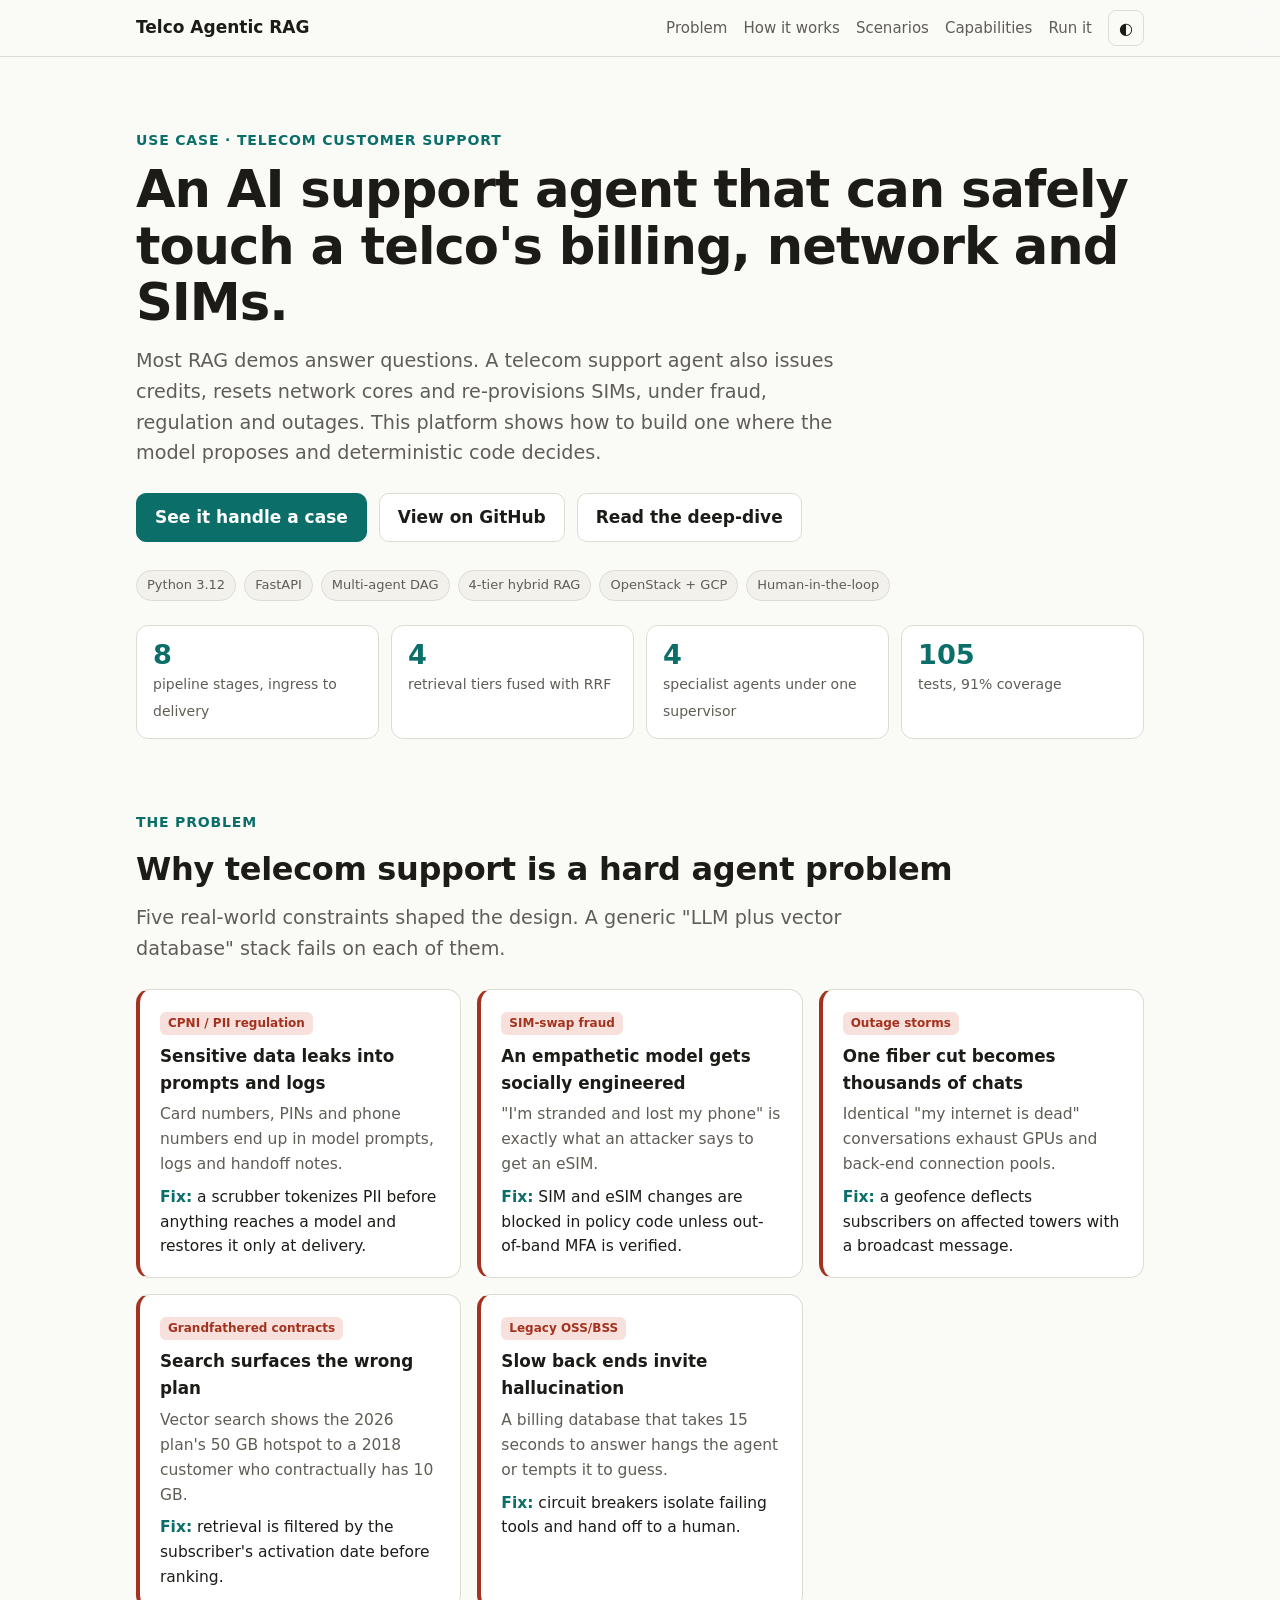
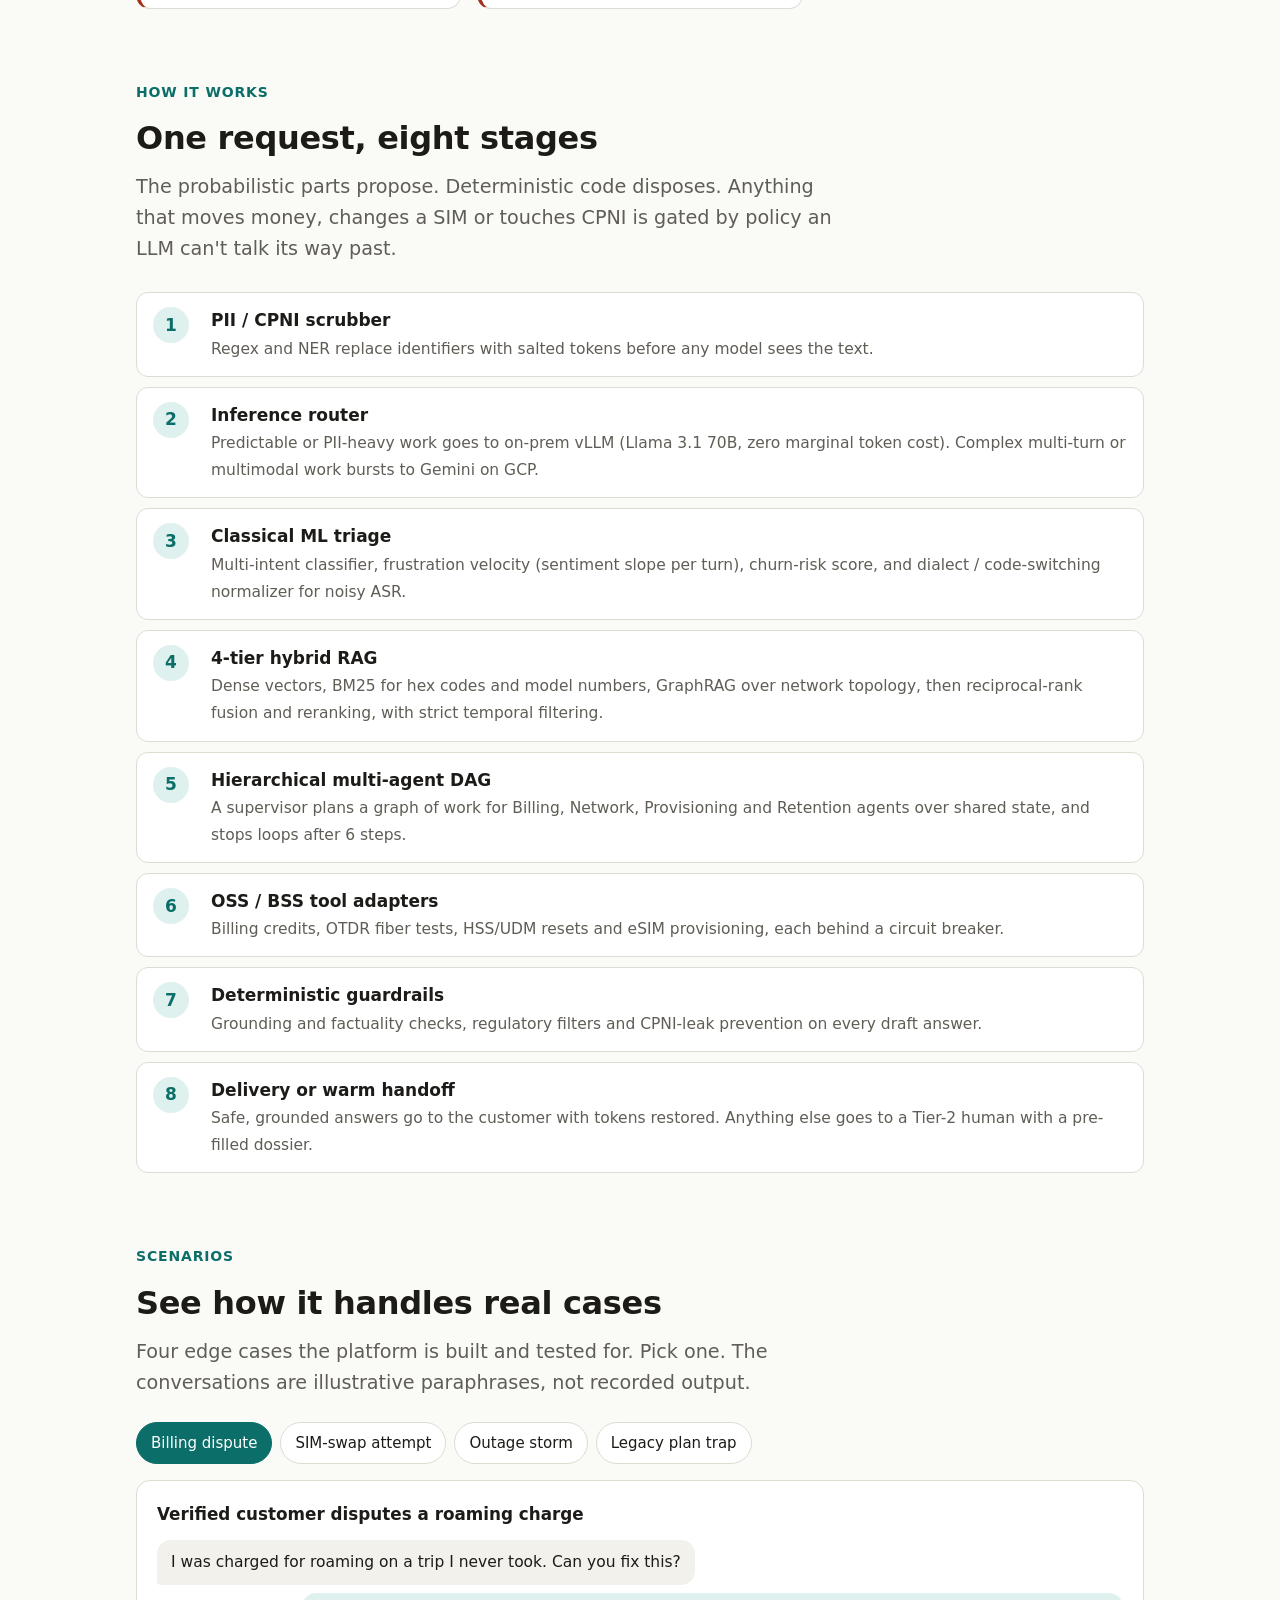
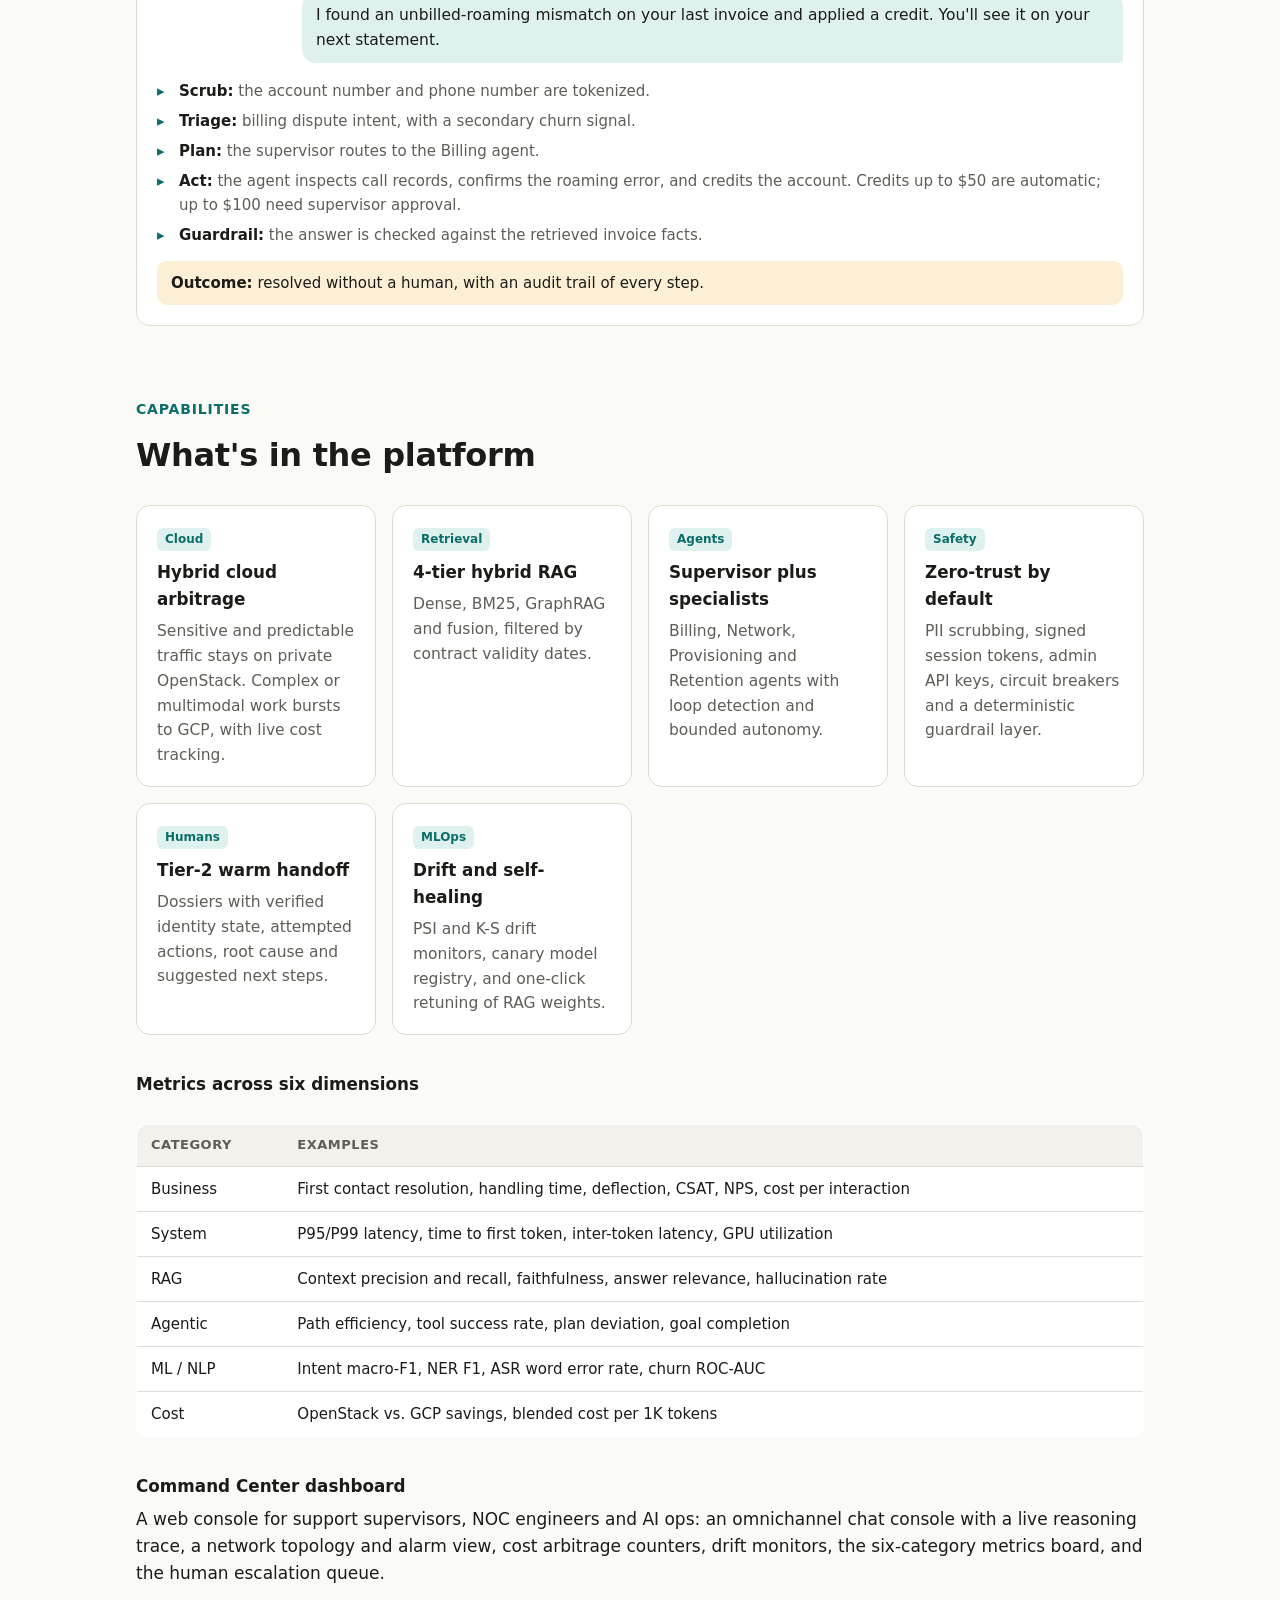
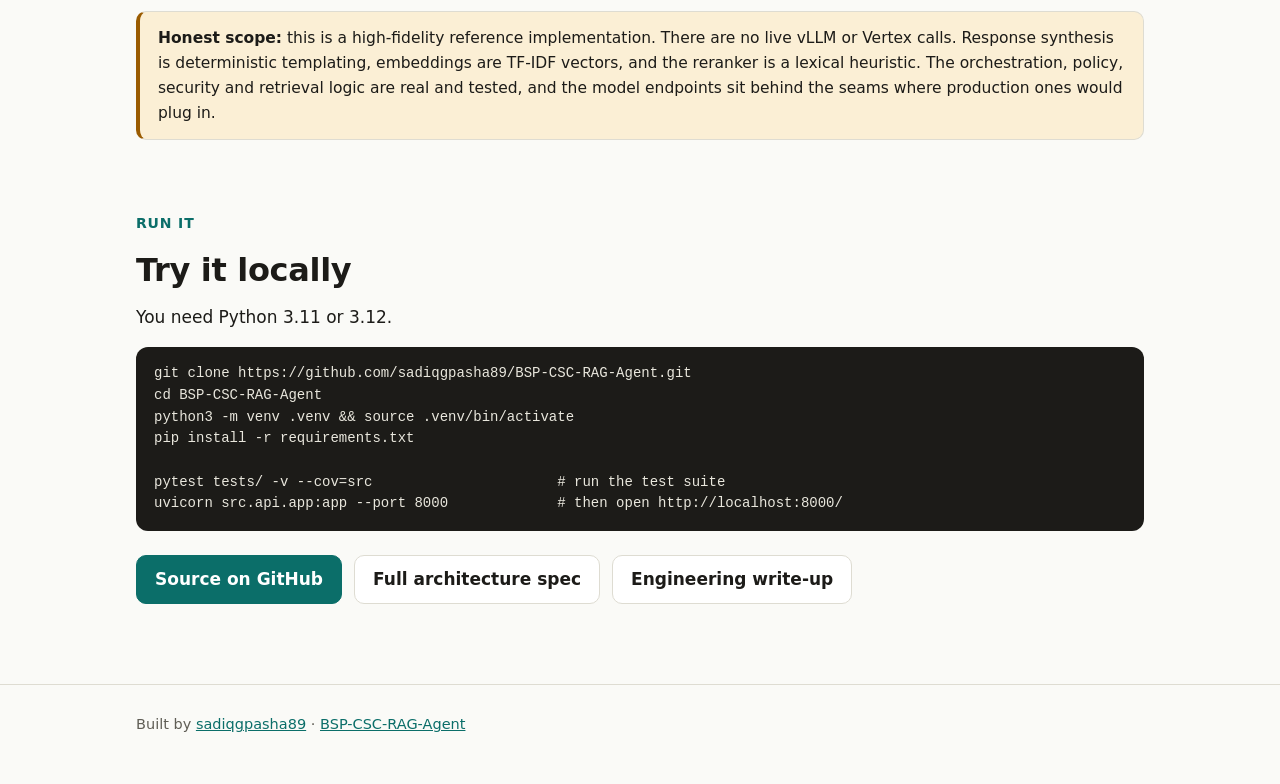
==== docs/index.html @ f77aa3c4 "Add GitHub Pages project site and link it from README Co-Authored-By: Claude Sonnet 5.5 <noreply@ant" ====
<!doctype html>
<html lang="en">
<head>
<meta charset="utf-8">
<meta name="viewport" content="width=device-width, initial-scale=1">
<title>Telco Agentic RAG Support Platform</title>
<meta name="description" content="A zero-trust, multi-agent RAG platform for Tier-1 telecom customer support: PII scrubbing, 4-tier hybrid retrieval, guarded tool use, and human warm handoff.">
<meta property="og:title" content="Telco Agentic RAG Support Platform">
<meta property="og:description" content="Zero-trust agentic RAG for telecom customer support. Use case, architecture and scenarios.">
<meta property="og:type" content="website">
<style>
  :root {
    --bg: #fafaf7; --surface: #ffffff; --surface-2: #f2f1ec;
    --text: #1c1b18; --muted: #5f5d55; --border: #dedcd2;
    --accent: #0b6e69; --accent-ink: #ffffff; --accent-soft: #dff1ee;
    --warn: #9a5b00; --warn-soft: #fbefd5;
    --bad: #a3321f; --bad-soft: #f8e1dc;
    --code-bg: #1c1b18; --code-text: #e9e7dd;
  }
  @media (prefers-color-scheme: dark) {
    :root:not([data-theme="light"]) {
      --bg: #12130f; --surface: #1b1c17; --surface-2: #23241e;
      --text: #ecebe3; --muted: #a3a195; --border: #33342c;
      --accent: #4fc4bb; --accent-ink: #08201e; --accent-soft: #173533;
      --warn: #e8b35a; --warn-soft: #33290f;
      --bad: #ef8f7b; --bad-soft: #38201b;
      --code-bg: #0b0c09; --code-text: #e9e7dd;
    }
  }
  :root[data-theme="dark"] {
    --bg: #12130f; --surface: #1b1c17; --surface-2: #23241e;
    --text: #ecebe3; --muted: #a3a195; --border: #33342c;
    --accent: #4fc4bb; --accent-ink: #08201e; --accent-soft: #173533;
    --warn: #e8b35a; --warn-soft: #33290f;
    --bad: #ef8f7b; --bad-soft: #38201b;
    --code-bg: #0b0c09; --code-text: #e9e7dd;
  }
  * { box-sizing: border-box; }
  html { scroll-behavior: smooth; }
  body {
    margin: 0; background: var(--bg); color: var(--text);
    font: 17px/1.6 system-ui, -apple-system, "Segoe UI", Roboto, "Helvetica Neue", sans-serif;
  }
  a { color: var(--accent); }
  .wrap { max-width: 1040px; margin: 0 auto; padding: 0 16px; }
  header.top {
    position: sticky; top: 0; z-index: 10; background: color-mix(in srgb, var(--bg) 88%, transparent);
    backdrop-filter: blur(8px); border-bottom: 1px solid var(--border);
  }
  header.top .wrap { display: flex; align-items: center; gap: 16px; height: 56px; }
  .brand { font-weight: 700; text-decoration: none; color: var(--text); white-space: nowrap; }
  nav { display: flex; gap: 16px; margin-left: auto; overflow-x: auto; }
  nav a { color: var(--muted); text-decoration: none; font-size: 15px; white-space: nowrap; }
  nav a:hover { color: var(--text); }
  .theme-btn {
    background: none; border: 1px solid var(--border); color: var(--text); border-radius: 8px;
    width: 36px; height: 36px; cursor: pointer; font-size: 16px; flex: none;
  }
  section { padding: 64px 0 8px; }
  h1 { font-size: clamp(2rem, 5vw, 3.2rem); line-height: 1.1; margin: 0 0 16px; letter-spacing: -0.02em; }
  h2 { font-size: clamp(1.5rem, 3vw, 2rem); margin: 0 0 8px; letter-spacing: -0.01em; }
  h3 { font-size: 1.05rem; margin: 0 0 6px; }
  p { margin: 0 0 14px; }
  .lead { font-size: 1.2rem; color: var(--muted); max-width: 720px; }
  .eyebrow { color: var(--accent); font-weight: 600; font-size: 14px; letter-spacing: .06em; text-transform: uppercase; margin-bottom: 10px; }
  .hero { padding-top: 72px; }
  .btns { display: flex; flex-wrap: wrap; gap: 12px; margin-top: 24px; }
  .btn {
    display: inline-block; padding: 10px 18px; border-radius: 10px; text-decoration: none; font-weight: 600;
    border: 1px solid var(--border); color: var(--text); background: var(--surface);
  }
  .btn.primary { background: var(--accent); color: var(--accent-ink); border-color: var(--accent); }
  .badges { display: flex; flex-wrap: wrap; gap: 8px; margin-top: 28px; }
  .badge { font-size: 13px; padding: 4px 10px; border-radius: 999px; background: var(--surface-2); border: 1px solid var(--border); color: var(--muted); }
  .grid { display: grid; gap: 16px; margin-top: 24px; }
  .g2 { grid-template-columns: repeat(auto-fit, minmax(300px, 1fr)); }
  .g3 { grid-template-columns: repeat(auto-fit, minmax(240px, 1fr)); }
  .card { background: var(--surface); border: 1px solid var(--border); border-radius: 14px; padding: 18px 20px; }
  .card p { margin: 0; color: var(--muted); font-size: 15.5px; }
  .card .tag { display: inline-block; font-size: 12px; font-weight: 700; padding: 2px 8px; border-radius: 6px; margin-bottom: 8px; }
  .tag.bad { background: var(--bad-soft); color: var(--bad); }
  .tag.good { background: var(--accent-soft); color: var(--accent); }
  .problem .card { border-left: 4px solid var(--bad); }
  .problem .fix { color: var(--text); margin-top: 8px; }
  .problem .fix b { color: var(--accent); }
  /* pipeline */
  .pipeline { list-style: none; padding: 0; margin: 28px 0 0; display: grid; gap: 10px; counter-reset: stage; }
  .pipeline li {
    counter-increment: stage; display: grid; grid-template-columns: 44px 1fr; gap: 14px; align-items: start;
    background: var(--surface); border: 1px solid var(--border); border-radius: 12px; padding: 14px 16px;
  }
  .pipeline li::before {
    content: counter(stage); width: 36px; height: 36px; border-radius: 50%; display: grid; place-items: center;
    background: var(--accent-soft); color: var(--accent); font-weight: 700;
  }
  .pipeline b { display: block; }
  .pipeline span { color: var(--muted); font-size: 15.5px; }
  .pipeline li.branch { border-style: dashed; }
  .pipeline li.branch::before { content: "↳"; background: var(--warn-soft); color: var(--warn); }
  /* scenarios */
  .tabs { display: flex; flex-wrap: wrap; gap: 8px; margin-top: 24px; }
  .tab {
    border: 1px solid var(--border); background: var(--surface); color: var(--text); padding: 8px 14px;
    border-radius: 999px; cursor: pointer; font: inherit; font-size: 15px;
  }
  .tab[aria-selected="true"] { background: var(--accent); color: var(--accent-ink); border-color: var(--accent); }
  .panel { margin-top: 16px; background: var(--surface); border: 1px solid var(--border); border-radius: 14px; padding: 20px; }
  .panel[hidden] { display: none; }
  .chat { display: grid; gap: 8px; margin: 12px 0 16px; }
  .msg { max-width: 85%; padding: 10px 14px; border-radius: 14px; font-size: 15.5px; }
  .msg.user { background: var(--surface-2); justify-self: start; border-bottom-left-radius: 4px; }
  .msg.bot { background: var(--accent-soft); justify-self: end; border-bottom-right-radius: 4px; }
  .trace { margin: 0; padding: 0; list-style: none; font-size: 15px; display: grid; gap: 6px; }
  .trace li { padding-left: 22px; position: relative; color: var(--muted); }
  .trace li::before { content: "▸"; position: absolute; left: 0; color: var(--accent); }
  .trace li b { color: var(--text); }
  .verdict { margin-top: 14px; padding: 10px 14px; border-radius: 10px; background: var(--warn-soft); color: var(--text); font-size: 15px; }
  /* tables, code */
  table { width: 100%; border-collapse: collapse; font-size: 15px; margin-top: 20px; background: var(--surface); border-radius: 12px; overflow: hidden; border: 1px solid var(--border); }
  th, td { text-align: left; padding: 10px 14px; border-bottom: 1px solid var(--border); vertical-align: top; }
  th { background: var(--surface-2); font-size: 13px; letter-spacing: .04em; text-transform: uppercase; color: var(--muted); }
  tr:last-child td { border-bottom: none; }
  .scroll-x { overflow-x: auto; }
  pre { background: var(--code-bg); color: var(--code-text); padding: 16px 18px; border-radius: 12px; overflow-x: auto; font-size: 14px; line-height: 1.55; margin: 16px 0 0; }
  code { font-family: ui-monospace, SFMono-Regular, Menlo, Consolas, monospace; }
  p code, td code, li code { background: var(--surface-2); padding: 1px 6px; border-radius: 5px; font-size: .9em; }
  .note { margin-top: 24px; border: 1px solid var(--border); border-left: 4px solid var(--warn); background: var(--warn-soft); border-radius: 10px; padding: 14px 18px; font-size: 15.5px; }
  .stats { display: grid; grid-template-columns: repeat(auto-fit, minmax(140px, 1fr)); gap: 12px; margin-top: 24px; }
  .stat { background: var(--surface); border: 1px solid var(--border); border-radius: 12px; padding: 14px 16px; }
  .stat b { display: block; font-size: 1.7rem; color: var(--accent); line-height: 1.1; }
  .stat span { color: var(--muted); font-size: 14px; }
  footer { margin-top: 72px; padding: 28px 0 48px; border-top: 1px solid var(--border); color: var(--muted); font-size: 14.5px; }
  :focus-visible { outline: 3px solid var(--accent); outline-offset: 2px; }
  @media (max-width: 640px) {
    nav { display: none; }
    section { padding-top: 48px; }
    .msg { max-width: 95%; }
  }
</style>
</head>
<body>

<header class="top">
  <div class="wrap">
    <a class="brand" href="#top">Telco Agentic RAG</a>
    <nav aria-label="Sections">
      <a href="#problem">Problem</a>
      <a href="#how">How it works</a>
      <a href="#scenarios">Scenarios</a>
      <a href="#capabilities">Capabilities</a>
      <a href="#run">Run it</a>
    </nav>
    <button class="theme-btn" id="theme" aria-label="Toggle color theme" title="Toggle color theme">◐</button>
  </div>
</header>

<main id="top">

<section class="hero">
  <div class="wrap">
    <div class="eyebrow">Use case · Telecom customer support</div>
    <h1>An AI support agent that can safely touch a telco's billing, network and SIMs.</h1>
    <p class="lead">Most RAG demos answer questions. A telecom support agent also issues credits, resets network cores and re-provisions SIMs, under fraud, regulation and outages. This platform shows how to build one where the model proposes and deterministic code decides.</p>
    <div class="btns">
      <a class="btn primary" href="#scenarios">See it handle a case</a>
      <a class="btn" href="https://github.com/sadiqgpasha89/BSP-CSC-RAG-Agent">View on GitHub</a>
      <a class="btn" href="https://github.com/sadiqgpasha89/BSP-CSC-RAG-Agent/blob/main/docs/medium-article.md">Read the deep-dive</a>
    </div>
    <div class="badges">
      <span class="badge">Python 3.12</span><span class="badge">FastAPI</span>
      <span class="badge">Multi-agent DAG</span><span class="badge">4-tier hybrid RAG</span>
      <span class="badge">OpenStack + GCP</span><span class="badge">Human-in-the-loop</span>
    </div>
    <div class="stats">
      <div class="stat"><b>8</b><span>pipeline stages, ingress to delivery</span></div>
      <div class="stat"><b>4</b><span>retrieval tiers fused with RRF</span></div>
      <div class="stat"><b>4</b><span>specialist agents under one supervisor</span></div>
      <div class="stat"><b>105</b><span>tests, 91% coverage</span></div>
    </div>
  </div>
</section>

<section id="problem" class="problem">
  <div class="wrap">
    <div class="eyebrow">The problem</div>
    <h2>Why telecom support is a hard agent problem</h2>
    <p class="lead">Five real-world constraints shaped the design. A generic "LLM plus vector database" stack fails on each of them.</p>
    <div class="grid g2">
      <div class="card"><span class="tag bad">CPNI / PII regulation</span>
        <h3>Sensitive data leaks into prompts and logs</h3>
        <p>Card numbers, PINs and phone numbers end up in model prompts, logs and handoff notes.</p>
        <p class="fix"><b>Fix:</b> a scrubber tokenizes PII before anything reaches a model and restores it only at delivery.</p></div>
      <div class="card"><span class="tag bad">SIM-swap fraud</span>
        <h3>An empathetic model gets socially engineered</h3>
        <p>"I'm stranded and lost my phone" is exactly what an attacker says to get an eSIM.</p>
        <p class="fix"><b>Fix:</b> SIM and eSIM changes are blocked in policy code unless out-of-band MFA is verified.</p></div>
      <div class="card"><span class="tag bad">Outage storms</span>
        <h3>One fiber cut becomes thousands of chats</h3>
        <p>Identical "my internet is dead" conversations exhaust GPUs and back-end connection pools.</p>
        <p class="fix"><b>Fix:</b> a geofence deflects subscribers on affected towers with a broadcast message.</p></div>
      <div class="card"><span class="tag bad">Grandfathered contracts</span>
        <h3>Search surfaces the wrong plan</h3>
        <p>Vector search shows the 2026 plan's 50 GB hotspot to a 2018 customer who contractually has 10 GB.</p>
        <p class="fix"><b>Fix:</b> retrieval is filtered by the subscriber's activation date before ranking.</p></div>
      <div class="card"><span class="tag bad">Legacy OSS/BSS</span>
        <h3>Slow back ends invite hallucination</h3>
        <p>A billing database that takes 15 seconds to answer hangs the agent or tempts it to guess.</p>
        <p class="fix"><b>Fix:</b> circuit breakers isolate failing tools and hand off to a human.</p></div>
    </div>
  </div>
</section>

<section id="how">
  <div class="wrap">
    <div class="eyebrow">How it works</div>
    <h2>One request, eight stages</h2>
    <p class="lead">The probabilistic parts propose. Deterministic code disposes. Anything that moves money, changes a SIM or touches CPNI is gated by policy an LLM can't talk its way past.</p>
    <ol class="pipeline">
      <li><div><b>PII / CPNI scrubber</b><span>Regex and NER replace identifiers with salted tokens before any model sees the text.</span></div></li>
      <li><div><b>Inference router</b><span>Predictable or PII-heavy work goes to on-prem vLLM (Llama 3.1 70B, zero marginal token cost). Complex multi-turn or multimodal work bursts to Gemini on GCP.</span></div></li>
      <li><div><b>Classical ML triage</b><span>Multi-intent classifier, frustration velocity (sentiment slope per turn), churn-risk score, and dialect / code-switching normalizer for noisy ASR.</span></div></li>
      <li><div><b>4-tier hybrid RAG</b><span>Dense vectors, BM25 for hex codes and model numbers, GraphRAG over network topology, then reciprocal-rank fusion and reranking, with strict temporal filtering.</span></div></li>
      <li><div><b>Hierarchical multi-agent DAG</b><span>A supervisor plans a graph of work for Billing, Network, Provisioning and Retention agents over shared state, and stops loops after 6 steps.</span></div></li>
      <li><div><b>OSS / BSS tool adapters</b><span>Billing credits, OTDR fiber tests, HSS/UDM resets and eSIM provisioning, each behind a circuit breaker.</span></div></li>
      <li><div><b>Deterministic guardrails</b><span>Grounding and factuality checks, regulatory filters and CPNI-leak prevention on every draft answer.</span></div></li>
      <li><div><b>Delivery or warm handoff</b><span>Safe, grounded answers go to the customer with tokens restored. Anything else goes to a Tier-2 human with a pre-filled dossier.</span></div></li>
    </ol>
  </div>
</section>

<section id="scenarios">
  <div class="wrap">
    <div class="eyebrow">Scenarios</div>
    <h2>See how it handles real cases</h2>
    <p class="lead">Four edge cases the platform is built and tested for. Pick one. The conversations are illustrative paraphrases, not recorded output.</p>

    <div class="tabs" role="tablist" aria-label="Scenarios">
      <button class="tab" role="tab" aria-selected="true" aria-controls="p0" id="t0">Billing dispute</button>
      <button class="tab" role="tab" aria-selected="false" aria-controls="p1" id="t1">SIM-swap attempt</button>
      <button class="tab" role="tab" aria-selected="false" aria-controls="p2" id="t2">Outage storm</button>
      <button class="tab" role="tab" aria-selected="false" aria-controls="p3" id="t3">Legacy plan trap</button>
    </div>

    <div class="panel" role="tabpanel" id="p0" aria-labelledby="t0">
      <h3>Verified customer disputes a roaming charge</h3>
      <div class="chat">
        <div class="msg user">I was charged for roaming on a trip I never took. Can you fix this?</div>
        <div class="msg bot">I found an unbilled-roaming mismatch on your last invoice and applied a credit. You'll see it on your next statement.</div>
      </div>
      <ul class="trace">
        <li><b>Scrub:</b> the account number and phone number are tokenized.</li>
        <li><b>Triage:</b> billing dispute intent, with a secondary churn signal.</li>
        <li><b>Plan:</b> the supervisor routes to the Billing agent.</li>
        <li><b>Act:</b> the agent inspects call records, confirms the roaming error, and credits the account. Credits up to $50 are automatic; up to $100 need supervisor approval.</li>
        <li><b>Guardrail:</b> the answer is checked against the retrieved invoice facts.</li>
      </ul>
      <div class="verdict"><b>Outcome:</b> resolved without a human, with an audit trail of every step.</div>
    </div>

    <div class="panel" role="tabpanel" id="p1" aria-labelledby="t1" hidden>
      <h3>Someone asks for a new eSIM with no identity proof</h3>
      <div class="chat">
        <div class="msg user">I lost my phone and I'm stranded. Please move my number to a new eSIM right now.</div>
        <div class="msg bot">I can't do that until we verify it's you. I've sent a verification request, and I can connect you to a specialist.</div>
      </div>
      <ul class="trace">
        <li><b>Triage:</b> urgency and emotion detected. This is the classic pressure pattern.</li>
        <li><b>Identity check:</b> the session's assurance level is below out-of-band MFA.</li>
        <li><b>Policy:</b> the Provisioning agent is blocked in code, not by a prompt instruction.</li>
        <li><b>Handoff:</b> a Tier-2 dossier records the request, the block and the reason.</li>
      </ul>
      <div class="verdict"><b>Outcome:</b> the sympathetic story doesn't change the result. No SIM change without verified MFA.</div>
    </div>

    <div class="panel" role="tabpanel" id="p2" aria-labelledby="t2" hidden>
      <h3>A fiber cut takes down a whole sector</h3>
      <div class="chat">
        <div class="msg user">My internet has been dead for an hour. Please help!</div>
        <div class="msg bot">We're aware of a fiber cut affecting your area (Sector 7). Engineers are working on it, and we'll message you when service is restored.</div>
      </div>
      <ul class="trace">
        <li><b>Locate:</b> the subscriber is attached to a tower with an active critical alarm.</li>
        <li><b>Geofence:</b> routine inquiries are deflected with a broadcast message before any expensive reasoning.</li>
        <li><b>Protect:</b> GPU capacity and human queues are saved for cases that actually need them.</li>
      </ul>
      <div class="verdict"><b>Outcome:</b> thousands of duplicate chats are answered with one cheap, accurate message.</div>
    </div>

    <div class="panel" role="tabpanel" id="p3" aria-labelledby="t3" hidden>
      <h3>Two customers ask about hotspot data</h3>
      <div class="chat">
        <div class="msg user">How much hotspot data do I get each month?</div>
        <div class="msg bot">On your 2018 plan, 10 GB. (A customer activated in 2026 would hear 50 GB.)</div>
      </div>
      <ul class="trace">
        <li><b>Retrieve:</b> dense, sparse and graph search return candidate passages.</li>
        <li><b>Filter:</b> the temporal filter keeps only documents valid on the subscriber's activation date.</li>
        <li><b>Answer:</b> the response cites the contract the customer actually has.</li>
      </ul>
      <div class="verdict"><b>Outcome:</b> no accidental promise of a benefit the customer doesn't have.</div>
    </div>
  </div>
</section>

<section id="capabilities">
  <div class="wrap">
    <div class="eyebrow">Capabilities</div>
    <h2>What's in the platform</h2>
    <div class="grid g3">
      <div class="card"><span class="tag good">Cloud</span><h3>Hybrid cloud arbitrage</h3><p>Sensitive and predictable traffic stays on private OpenStack. Complex or multimodal work bursts to GCP, with live cost tracking.</p></div>
      <div class="card"><span class="tag good">Retrieval</span><h3>4-tier hybrid RAG</h3><p>Dense, BM25, GraphRAG and fusion, filtered by contract validity dates.</p></div>
      <div class="card"><span class="tag good">Agents</span><h3>Supervisor plus specialists</h3><p>Billing, Network, Provisioning and Retention agents with loop detection and bounded autonomy.</p></div>
      <div class="card"><span class="tag good">Safety</span><h3>Zero-trust by default</h3><p>PII scrubbing, signed session tokens, admin API keys, circuit breakers and a deterministic guardrail layer.</p></div>
      <div class="card"><span class="tag good">Humans</span><h3>Tier-2 warm handoff</h3><p>Dossiers with verified identity state, attempted actions, root cause and suggested next steps.</p></div>
      <div class="card"><span class="tag good">MLOps</span><h3>Drift and self-healing</h3><p>PSI and K-S drift monitors, canary model registry, and one-click retuning of RAG weights.</p></div>
    </div>

    <h3 style="margin-top:36px">Metrics across six dimensions</h3>
    <div class="scroll-x">
    <table>
      <thead><tr><th>Category</th><th>Examples</th></tr></thead>
      <tbody>
        <tr><td>Business</td><td>First contact resolution, handling time, deflection, CSAT, NPS, cost per interaction</td></tr>
        <tr><td>System</td><td>P95/P99 latency, time to first token, inter-token latency, GPU utilization</td></tr>
        <tr><td>RAG</td><td>Context precision and recall, faithfulness, answer relevance, hallucination rate</td></tr>
        <tr><td>Agentic</td><td>Path efficiency, tool success rate, plan deviation, goal completion</td></tr>
        <tr><td>ML / NLP</td><td>Intent macro-F1, NER F1, ASR word error rate, churn ROC-AUC</td></tr>
        <tr><td>Cost</td><td>OpenStack vs. GCP savings, blended cost per 1K tokens</td></tr>
      </tbody>
    </table>
    </div>

    <h3 style="margin-top:36px">Command Center dashboard</h3>
    <p>A web console for support supervisors, NOC engineers and AI ops: an omnichannel chat console with a live reasoning trace, a network topology and alarm view, cost arbitrage counters, drift monitors, the six-category metrics board, and the human escalation queue.</p>

    <div class="note"><b>Honest scope:</b> this is a high-fidelity reference implementation. There are no live vLLM or Vertex calls. Response synthesis is deterministic templating, embeddings are TF-IDF vectors, and the reranker is a lexical heuristic. The orchestration, policy, security and retrieval logic are real and tested, and the model endpoints sit behind the seams where production ones would plug in.</div>
  </div>
</section>

<section id="run">
  <div class="wrap">
    <div class="eyebrow">Run it</div>
    <h2>Try it locally</h2>
    <p>You need Python 3.11 or 3.12.</p>
<pre><code>git clone https://github.com/sadiqgpasha89/BSP-CSC-RAG-Agent.git
cd BSP-CSC-RAG-Agent
python3 -m venv .venv &amp;&amp; source .venv/bin/activate
pip install -r requirements.txt

pytest tests/ -v --cov=src                      # run the test suite
uvicorn src.api.app:app --port 8000             # then open http://localhost:8000/</code></pre>
    <div class="btns">
      <a class="btn primary" href="https://github.com/sadiqgpasha89/BSP-CSC-RAG-Agent">Source on GitHub</a>
      <a class="btn" href="https://github.com/sadiqgpasha89/BSP-CSC-RAG-Agent/blob/main/enterprise_telco_agentic_rag_architecture.md">Full architecture spec</a>
      <a class="btn" href="https://github.com/sadiqgpasha89/BSP-CSC-RAG-Agent/blob/main/docs/medium-article.md">Engineering write-up</a>
    </div>
  </div>
</section>

</main>

<footer>
  <div class="wrap">
    Built by <a href="https://github.com/sadiqgpasha89">sadiqgpasha89</a> · <a href="https://github.com/sadiqgpasha89/BSP-CSC-RAG-Agent">BSP-CSC-RAG-Agent</a>
  </div>
</footer>

<script>
(function () {
  // scenario tabs
  var tabs = Array.prototype.slice.call(document.querySelectorAll('.tab'));
  function select(i) {
    tabs.forEach(function (t, j) {
      var on = i === j;
      t.setAttribute('aria-selected', on);
      t.tabIndex = on ? 0 : -1;
      document.getElementById('p' + j).hidden = !on;
    });
  }
  tabs.forEach(function (t, i) {
    t.addEventListener('click', function () { select(i); });
    t.addEventListener('keydown', function (e) {
      if (e.key === 'ArrowRight') { select((i + 1) % tabs.length); tabs[(i + 1) % tabs.length].focus(); }
      if (e.key === 'ArrowLeft') { var k = (i + tabs.length - 1) % tabs.length; select(k); tabs[k].focus(); }
    });
  });
  select(0);

  // theme toggle
  var root = document.documentElement;
  try { var saved = localStorage.getItem('theme'); if (saved) root.setAttribute('data-theme', saved); } catch (e) {}
  document.getElementById('theme').addEventListener('click', function () {
    var dark = root.getAttribute('data-theme') === 'dark' ||
      (!root.getAttribute('data-theme') && window.matchMedia('(prefers-color-scheme: dark)').matches);
    var next = dark ? 'light' : 'dark';
    root.setAttribute('data-theme', next);
    try { localStorage.setItem('theme', next); } catch (e) {}
  });
})();
</script>
</body>
</html>
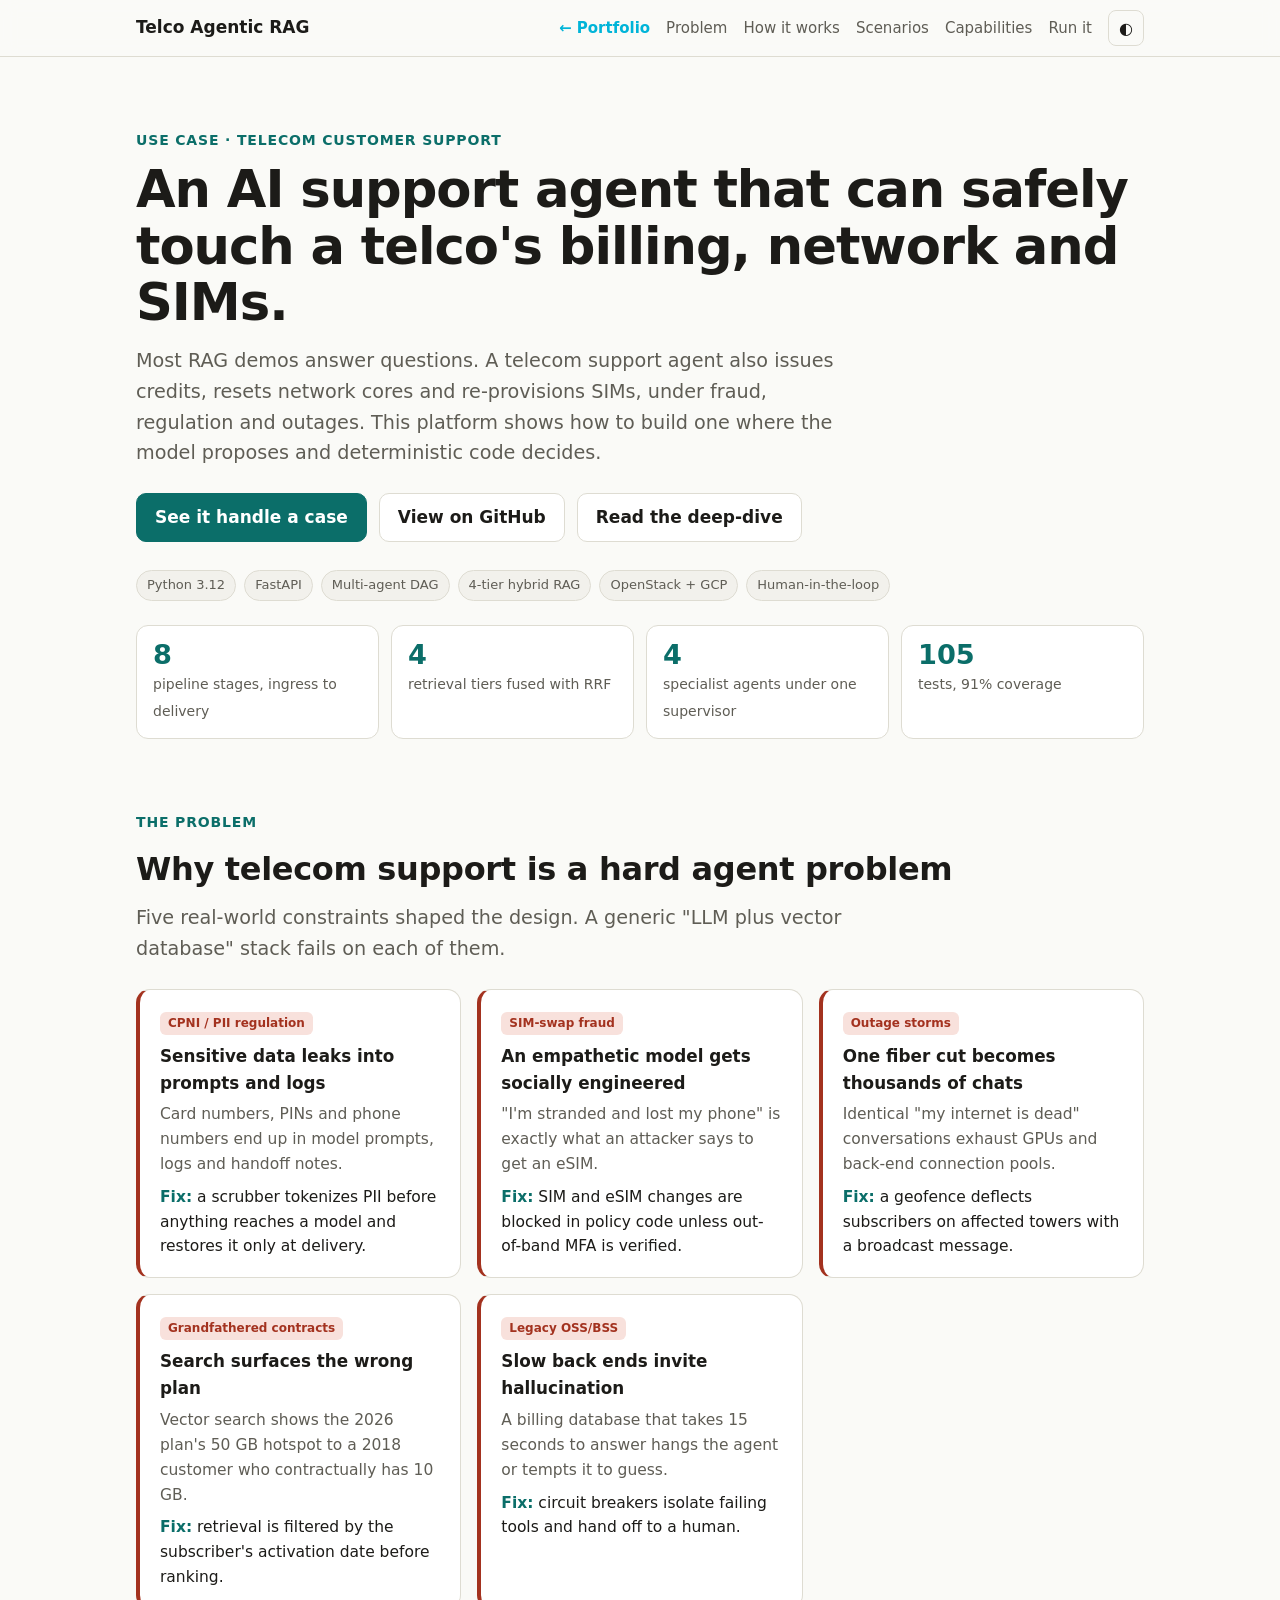
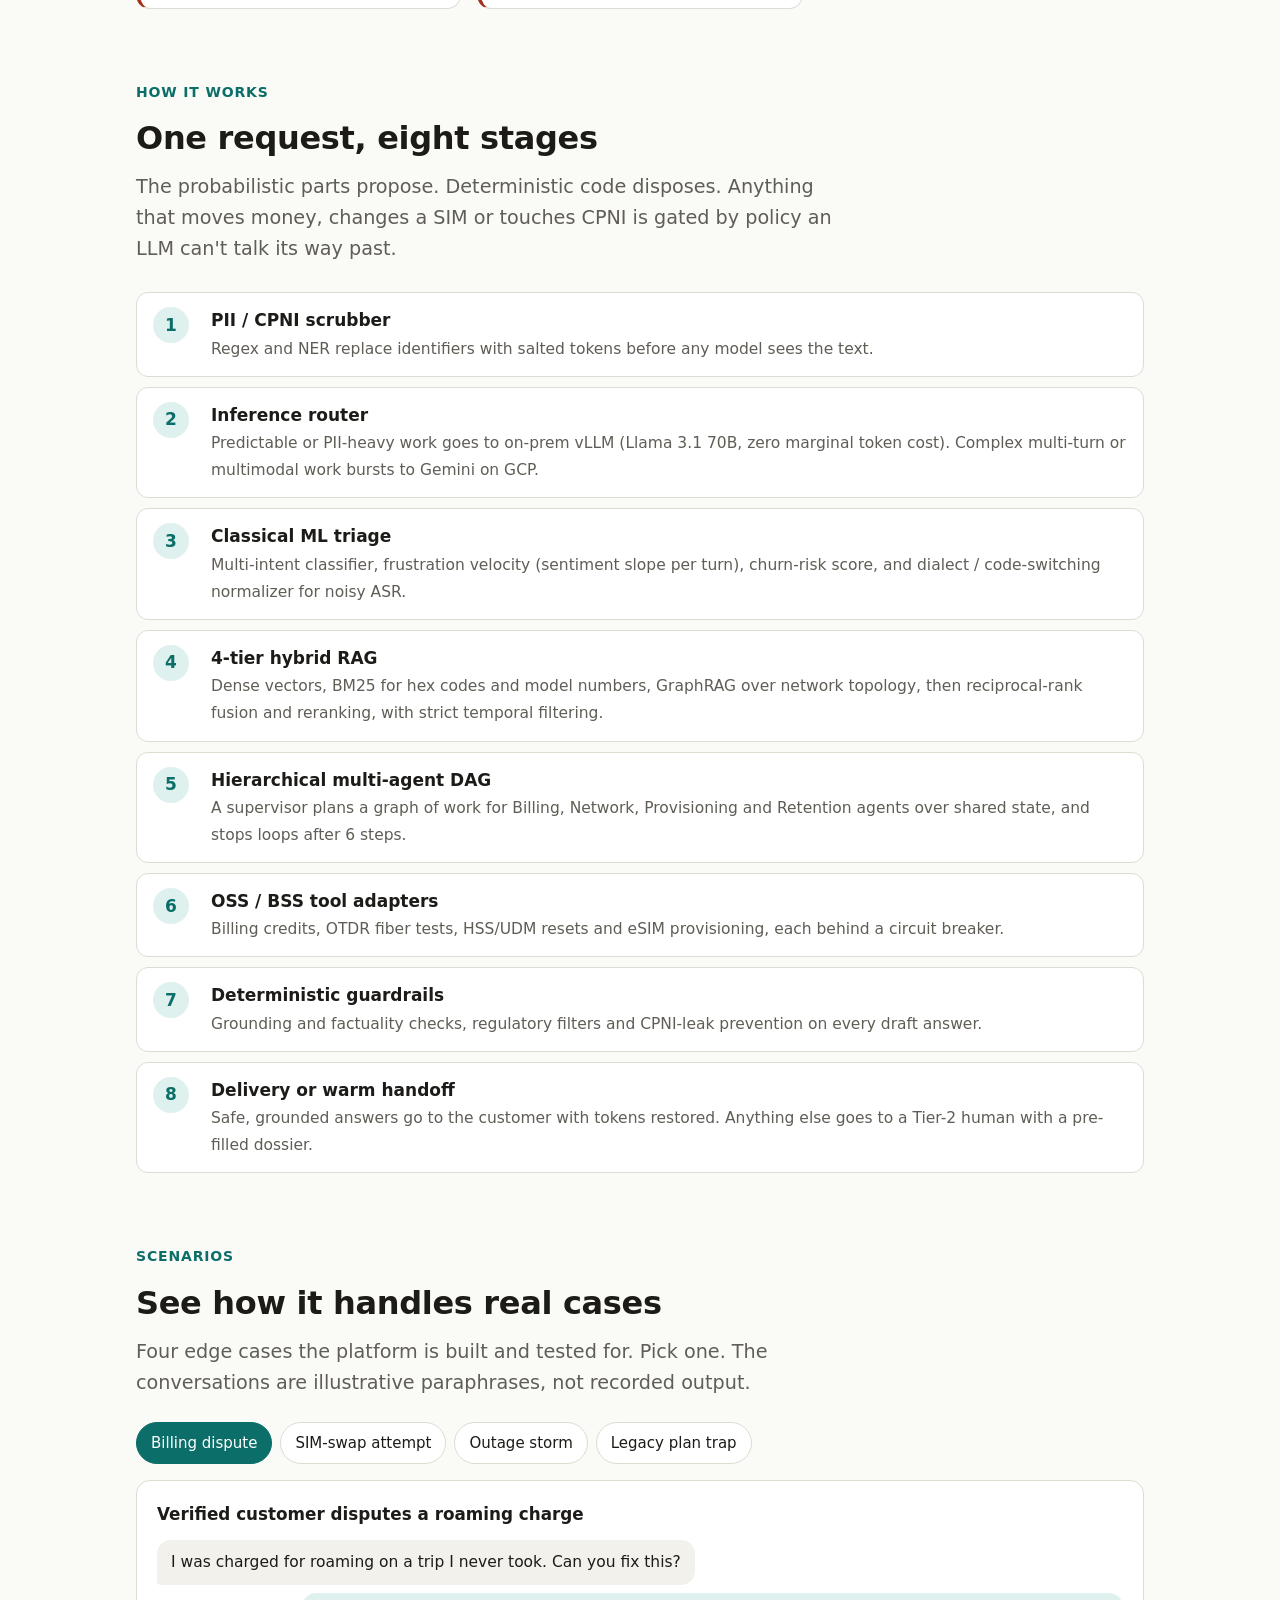
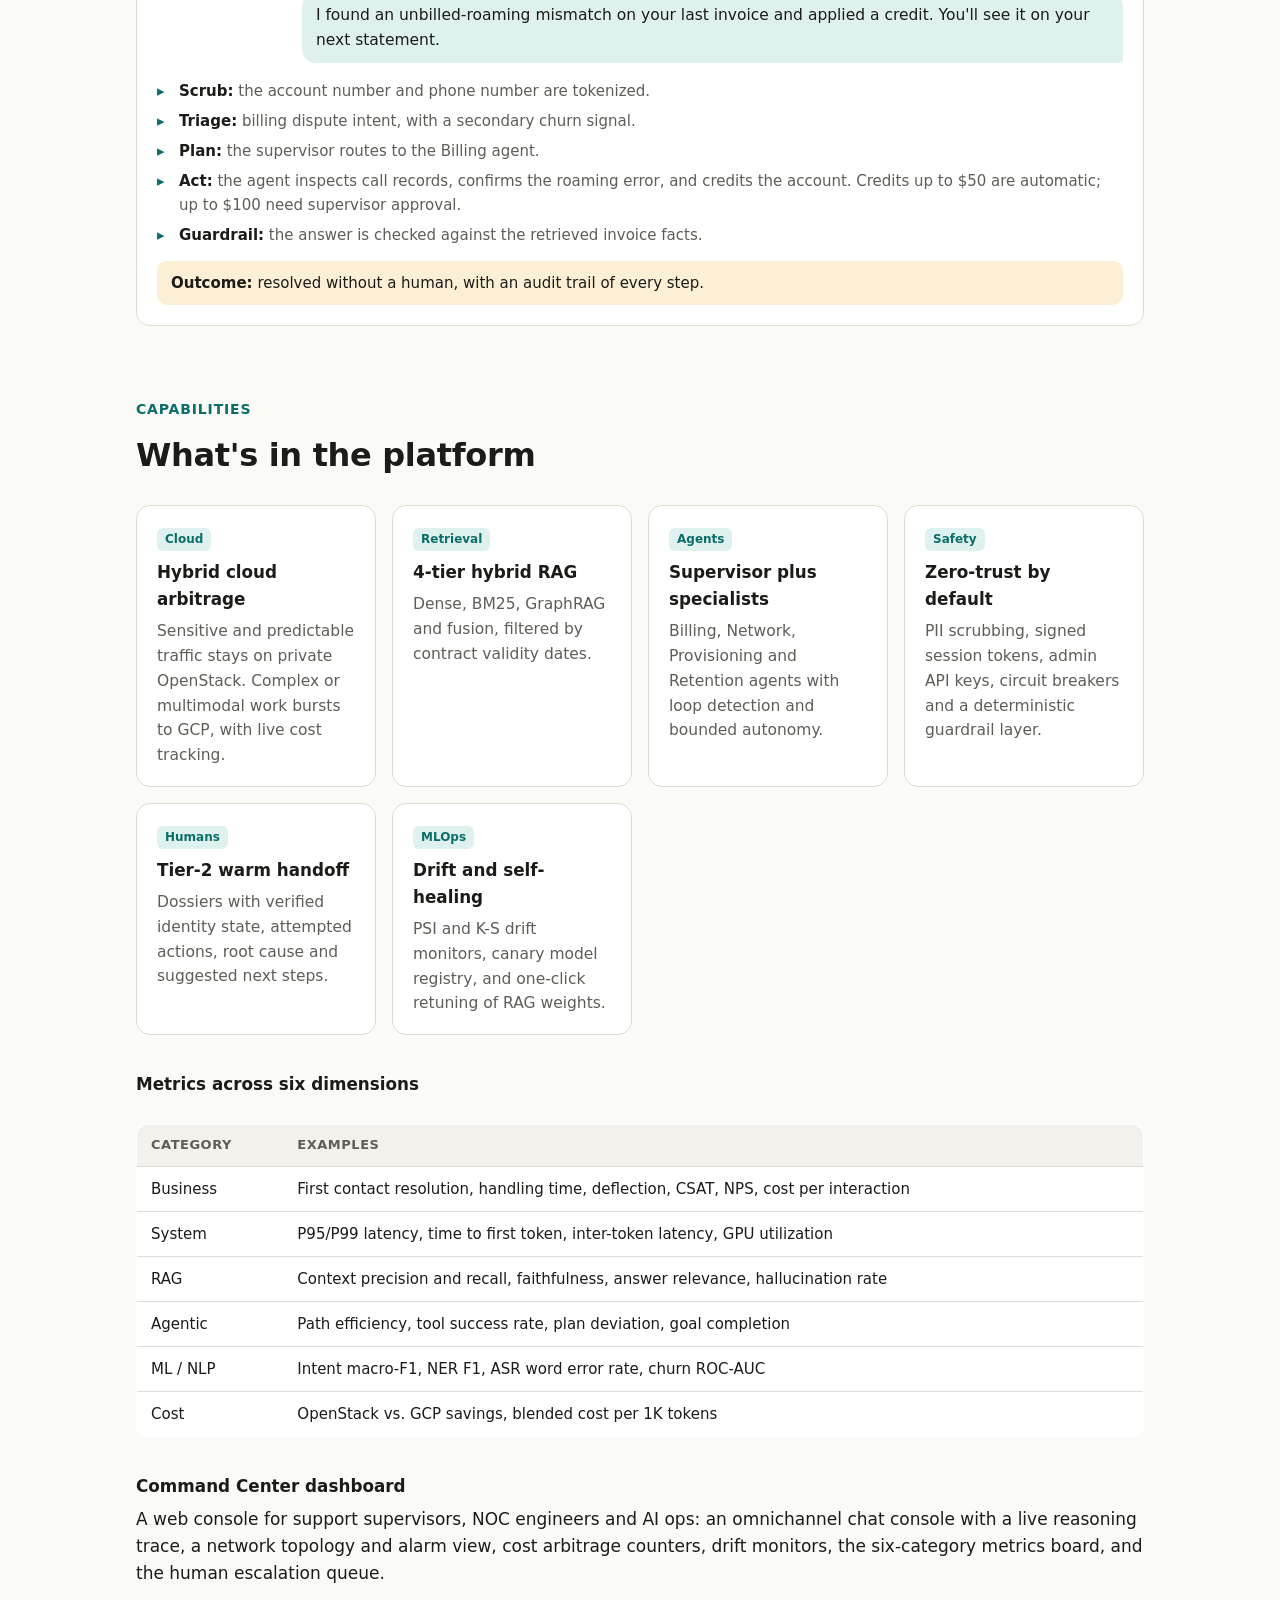
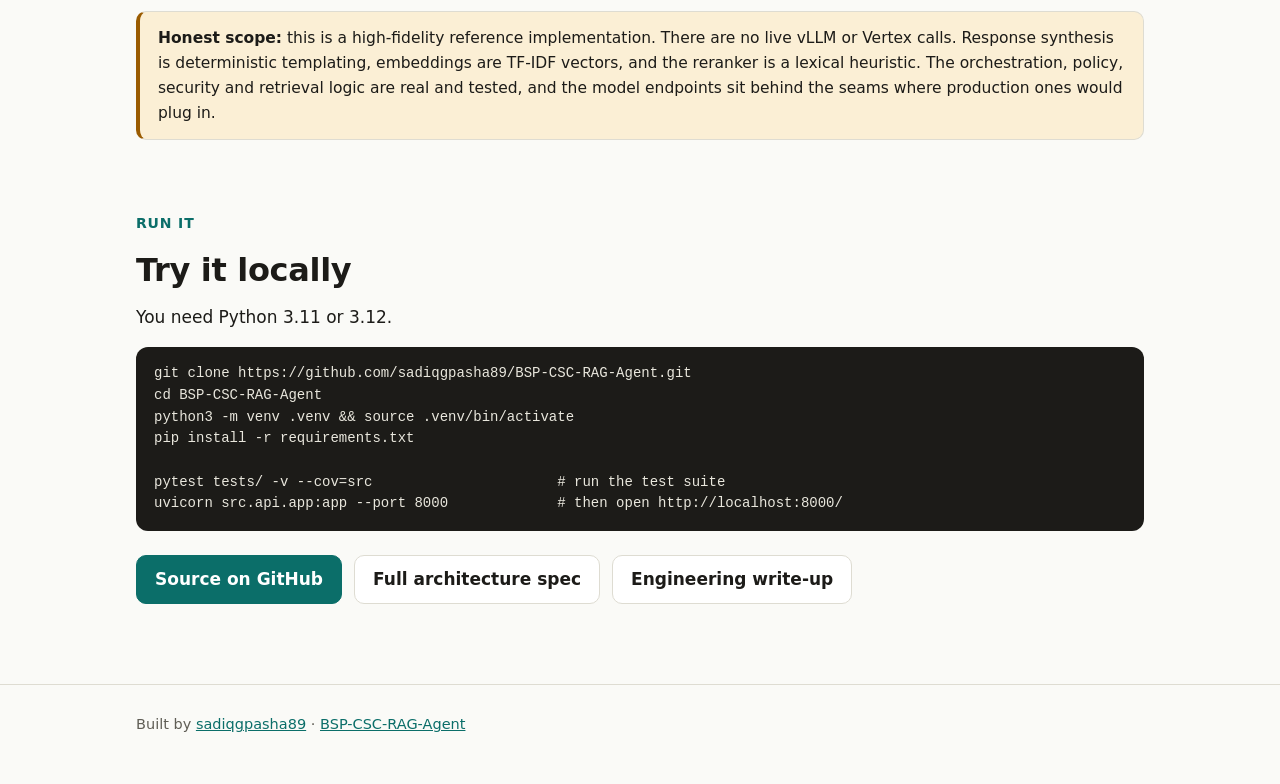
==== commit 9eef7a23: "Add home link to https://sadiqgpasha89.github.io/" ====
--- a/docs/index.html
+++ b/docs/index.html
@@ -144,6 +144,7 @@
   <div class="wrap">
     <a class="brand" href="#top">Telco Agentic RAG</a>
     <nav aria-label="Sections">
+      <a href="https://sadiqgpasha89.github.io/" title="Return to Sadiq G Pasha Portfolio" style="font-weight:700; color:#00b4d8;">← Portfolio</a>
       <a href="#problem">Problem</a>
       <a href="#how">How it works</a>
       <a href="#scenarios">Scenarios</a>
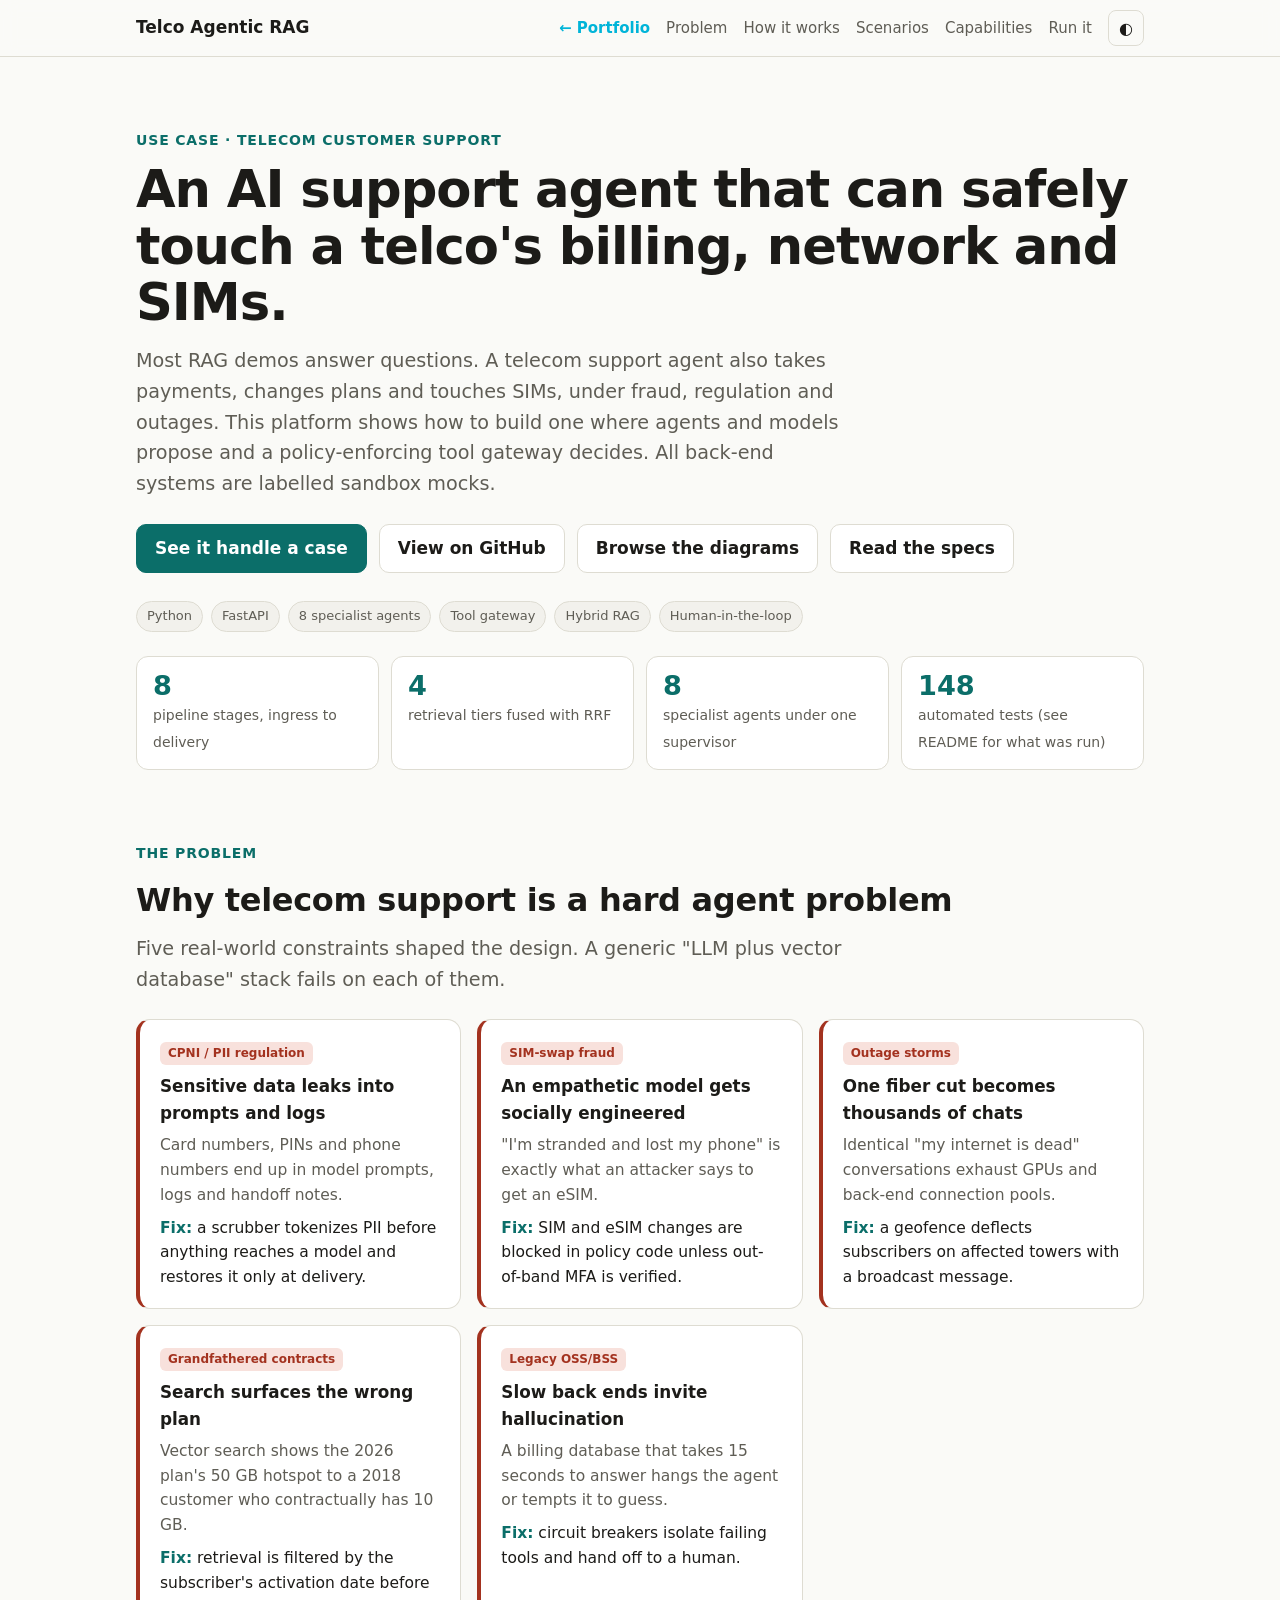
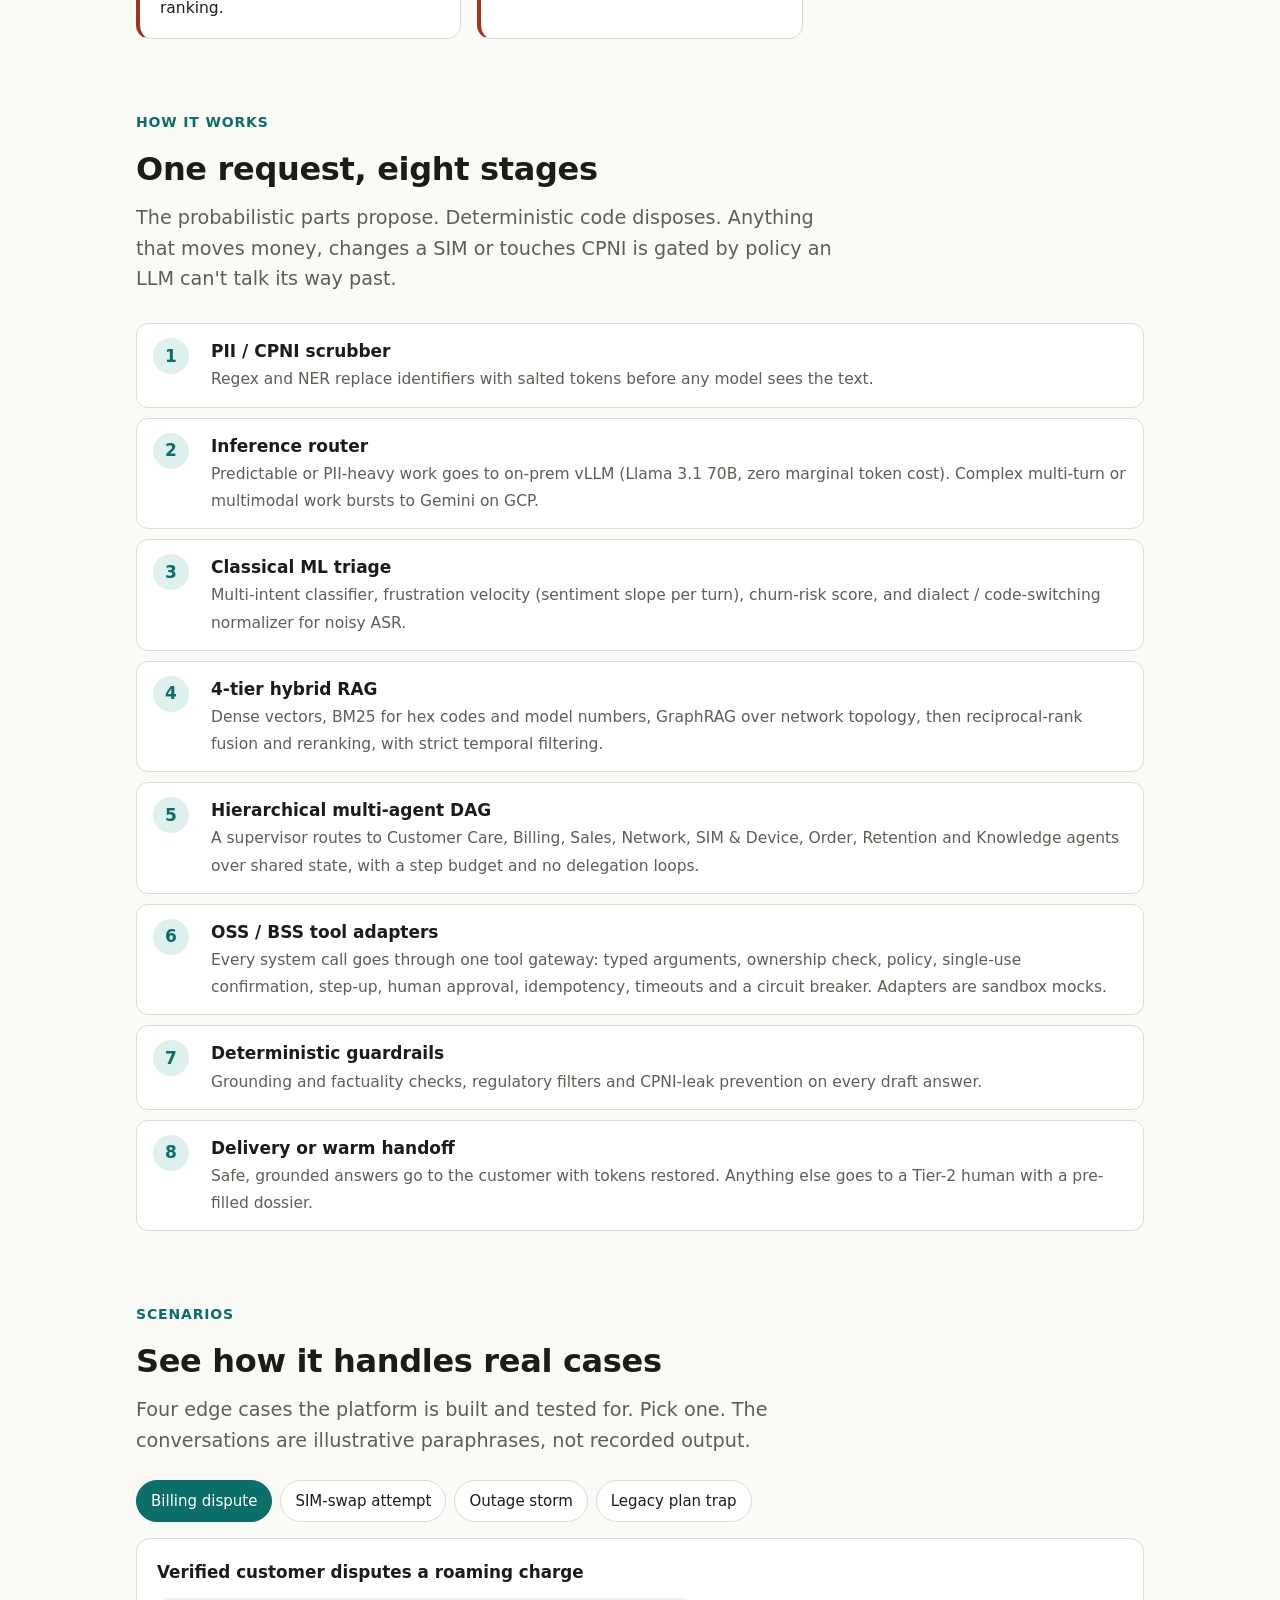
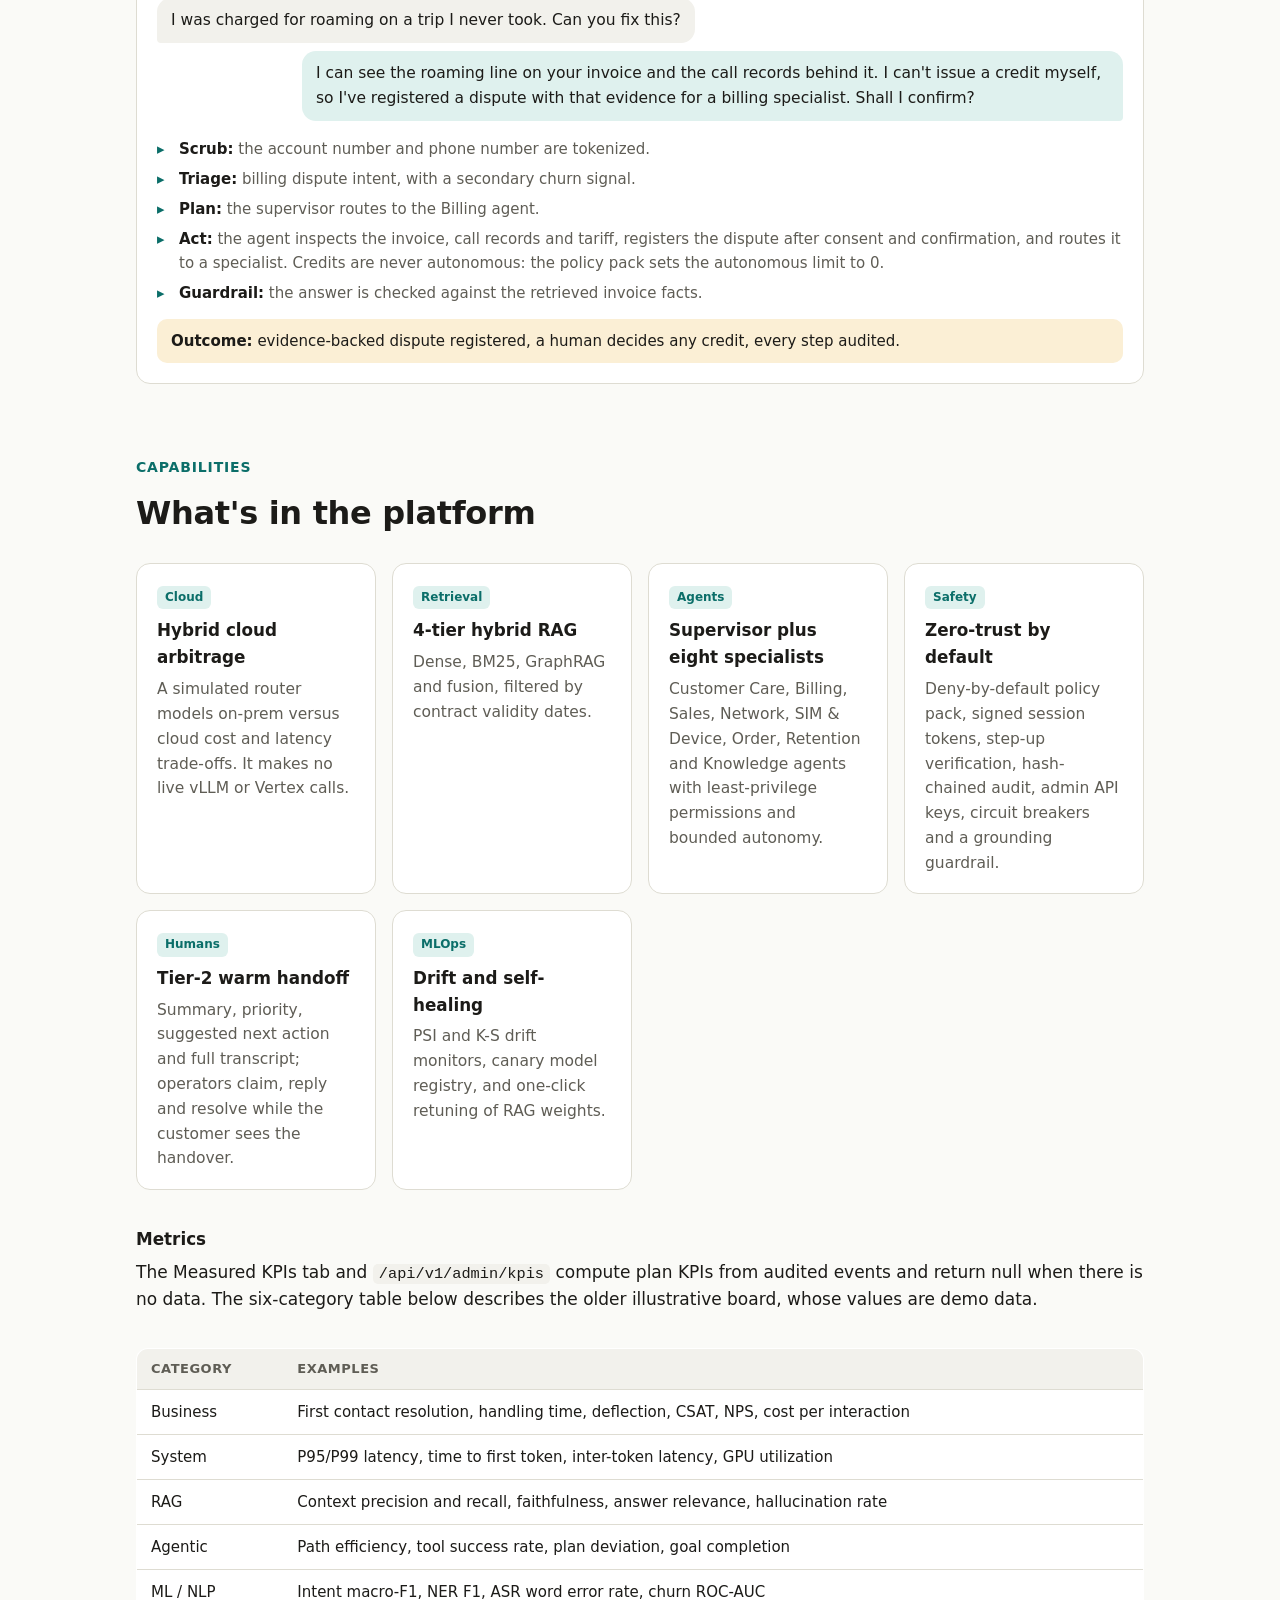
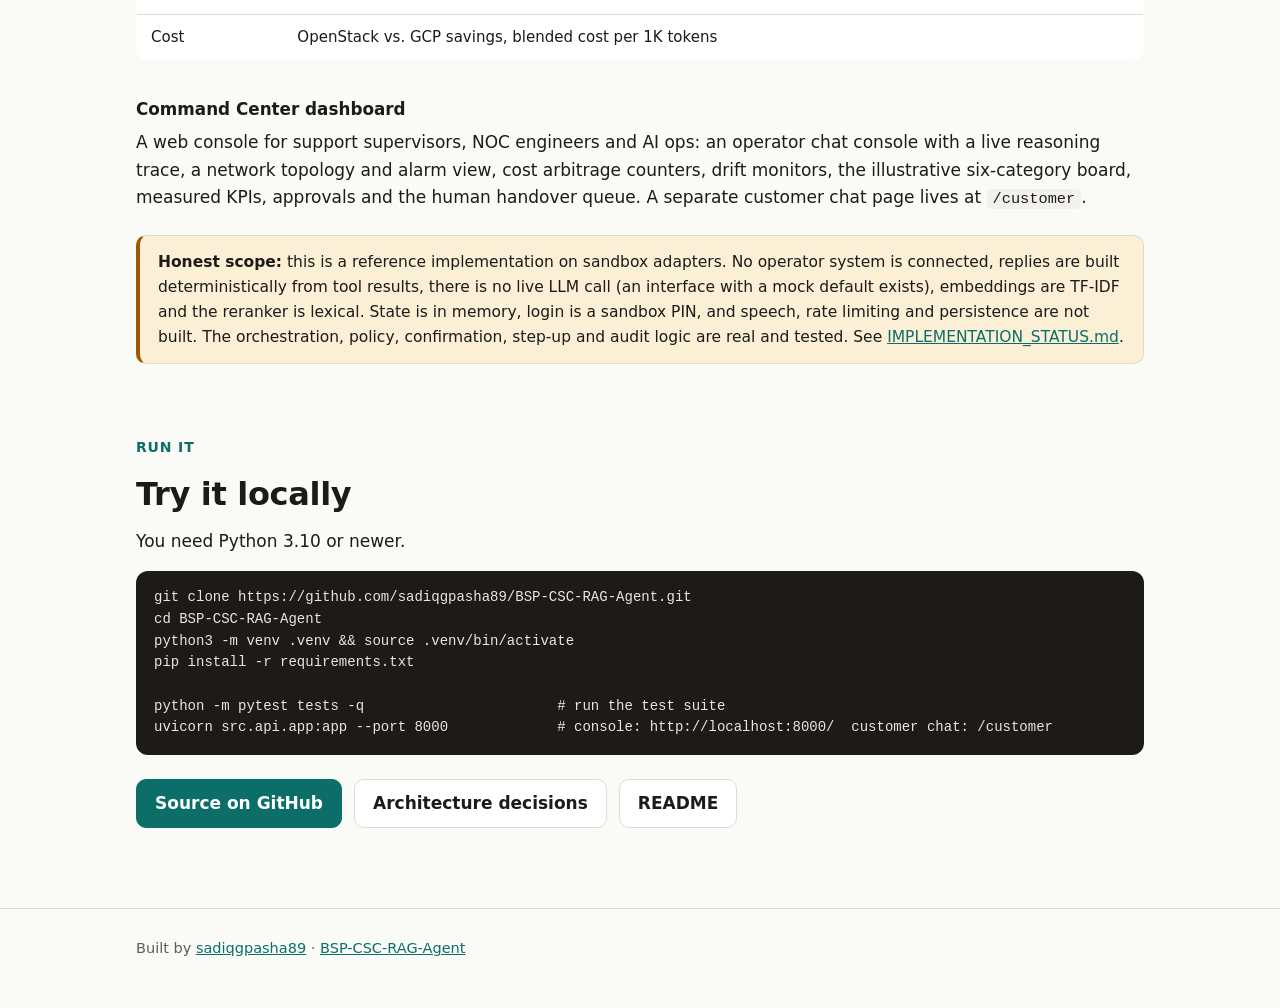
==== commit a5d0b463: "Expand to plan scope: tool gateway, 8 agents, journeys, docs, diagrams Agents and orchestration - Su" ====
--- a/docs/index.html
+++ b/docs/index.html
@@ -161,22 +161,23 @@
   <div class="wrap">
     <div class="eyebrow">Use case · Telecom customer support</div>
     <h1>An AI support agent that can safely touch a telco's billing, network and SIMs.</h1>
-    <p class="lead">Most RAG demos answer questions. A telecom support agent also issues credits, resets network cores and re-provisions SIMs, under fraud, regulation and outages. This platform shows how to build one where the model proposes and deterministic code decides.</p>
+    <p class="lead">Most RAG demos answer questions. A telecom support agent also takes payments, changes plans and touches SIMs, under fraud, regulation and outages. This platform shows how to build one where agents and models propose and a policy-enforcing tool gateway decides. All back-end systems are labelled sandbox mocks.</p>
     <div class="btns">
       <a class="btn primary" href="#scenarios">See it handle a case</a>
       <a class="btn" href="https://github.com/sadiqgpasha89/BSP-CSC-RAG-Agent">View on GitHub</a>
-      <a class="btn" href="https://github.com/sadiqgpasha89/BSP-CSC-RAG-Agent/blob/main/docs/medium-article.md">Read the deep-dive</a>
+      <a class="btn" href="https://github.com/sadiqgpasha89/BSP-CSC-RAG-Agent/blob/main/diagrams/README.md">Browse the diagrams</a>
+      <a class="btn" href="https://github.com/sadiqgpasha89/BSP-CSC-RAG-Agent/blob/main/docs/BRD.md">Read the specs</a>
     </div>
     <div class="badges">
-      <span class="badge">Python 3.12</span><span class="badge">FastAPI</span>
-      <span class="badge">Multi-agent DAG</span><span class="badge">4-tier hybrid RAG</span>
-      <span class="badge">OpenStack + GCP</span><span class="badge">Human-in-the-loop</span>
+      <span class="badge">Python</span><span class="badge">FastAPI</span>
+      <span class="badge">8 specialist agents</span><span class="badge">Tool gateway</span>
+      <span class="badge">Hybrid RAG</span><span class="badge">Human-in-the-loop</span>
     </div>
     <div class="stats">
       <div class="stat"><b>8</b><span>pipeline stages, ingress to delivery</span></div>
       <div class="stat"><b>4</b><span>retrieval tiers fused with RRF</span></div>
-      <div class="stat"><b>4</b><span>specialist agents under one supervisor</span></div>
-      <div class="stat"><b>105</b><span>tests, 91% coverage</span></div>
+      <div class="stat"><b>8</b><span>specialist agents under one supervisor</span></div>
+      <div class="stat"><b>148</b><span>automated tests (see README for what was run)</span></div>
     </div>
   </div>
 </section>
@@ -221,8 +222,8 @@
       <li><div><b>Inference router</b><span>Predictable or PII-heavy work goes to on-prem vLLM (Llama 3.1 70B, zero marginal token cost). Complex multi-turn or multimodal work bursts to Gemini on GCP.</span></div></li>
       <li><div><b>Classical ML triage</b><span>Multi-intent classifier, frustration velocity (sentiment slope per turn), churn-risk score, and dialect / code-switching normalizer for noisy ASR.</span></div></li>
       <li><div><b>4-tier hybrid RAG</b><span>Dense vectors, BM25 for hex codes and model numbers, GraphRAG over network topology, then reciprocal-rank fusion and reranking, with strict temporal filtering.</span></div></li>
-      <li><div><b>Hierarchical multi-agent DAG</b><span>A supervisor plans a graph of work for Billing, Network, Provisioning and Retention agents over shared state, and stops loops after 6 steps.</span></div></li>
-      <li><div><b>OSS / BSS tool adapters</b><span>Billing credits, OTDR fiber tests, HSS/UDM resets and eSIM provisioning, each behind a circuit breaker.</span></div></li>
+      <li><div><b>Hierarchical multi-agent DAG</b><span>A supervisor routes to Customer Care, Billing, Sales, Network, SIM &amp; Device, Order, Retention and Knowledge agents over shared state, with a step budget and no delegation loops.</span></div></li>
+      <li><div><b>OSS / BSS tool adapters</b><span>Every system call goes through one tool gateway: typed arguments, ownership check, policy, single-use confirmation, step-up, human approval, idempotency, timeouts and a circuit breaker. Adapters are sandbox mocks.</span></div></li>
       <li><div><b>Deterministic guardrails</b><span>Grounding and factuality checks, regulatory filters and CPNI-leak prevention on every draft answer.</span></div></li>
       <li><div><b>Delivery or warm handoff</b><span>Safe, grounded answers go to the customer with tokens restored. Anything else goes to a Tier-2 human with a pre-filled dossier.</span></div></li>
     </ol>
@@ -246,16 +247,16 @@
       <h3>Verified customer disputes a roaming charge</h3>
       <div class="chat">
         <div class="msg user">I was charged for roaming on a trip I never took. Can you fix this?</div>
-        <div class="msg bot">I found an unbilled-roaming mismatch on your last invoice and applied a credit. You'll see it on your next statement.</div>
+        <div class="msg bot">I can see the roaming line on your invoice and the call records behind it. I can't issue a credit myself, so I've registered a dispute with that evidence for a billing specialist. Shall I confirm?</div>
       </div>
       <ul class="trace">
         <li><b>Scrub:</b> the account number and phone number are tokenized.</li>
         <li><b>Triage:</b> billing dispute intent, with a secondary churn signal.</li>
         <li><b>Plan:</b> the supervisor routes to the Billing agent.</li>
-        <li><b>Act:</b> the agent inspects call records, confirms the roaming error, and credits the account. Credits up to $50 are automatic; up to $100 need supervisor approval.</li>
+        <li><b>Act:</b> the agent inspects the invoice, call records and tariff, registers the dispute after consent and confirmation, and routes it to a specialist. Credits are never autonomous: the policy pack sets the autonomous limit to 0.</li>
         <li><b>Guardrail:</b> the answer is checked against the retrieved invoice facts.</li>
       </ul>
-      <div class="verdict"><b>Outcome:</b> resolved without a human, with an audit trail of every step.</div>
+      <div class="verdict"><b>Outcome:</b> evidence-backed dispute registered, a human decides any credit, every step audited.</div>
     </div>
 
     <div class="panel" role="tabpanel" id="p1" aria-labelledby="t1" hidden>
@@ -267,7 +268,7 @@
       <ul class="trace">
         <li><b>Triage:</b> urgency and emotion detected. This is the classic pressure pattern.</li>
         <li><b>Identity check:</b> the session's assurance level is below out-of-band MFA.</li>
-        <li><b>Policy:</b> the Provisioning agent is blocked in code, not by a prompt instruction.</li>
+        <li><b>Policy:</b> the SIM &amp; Device agent's eSIM action needs OTP step-up and human approval, enforced in code, not by a prompt instruction.</li>
         <li><b>Handoff:</b> a Tier-2 dossier records the request, the block and the reason.</li>
       </ul>
       <div class="verdict"><b>Outcome:</b> the sympathetic story doesn't change the result. No SIM change without verified MFA.</div>
@@ -308,15 +309,16 @@
     <div class="eyebrow">Capabilities</div>
     <h2>What's in the platform</h2>
     <div class="grid g3">
-      <div class="card"><span class="tag good">Cloud</span><h3>Hybrid cloud arbitrage</h3><p>Sensitive and predictable traffic stays on private OpenStack. Complex or multimodal work bursts to GCP, with live cost tracking.</p></div>
+      <div class="card"><span class="tag good">Cloud</span><h3>Hybrid cloud arbitrage</h3><p>A simulated router models on-prem versus cloud cost and latency trade-offs. It makes no live vLLM or Vertex calls.</p></div>
       <div class="card"><span class="tag good">Retrieval</span><h3>4-tier hybrid RAG</h3><p>Dense, BM25, GraphRAG and fusion, filtered by contract validity dates.</p></div>
-      <div class="card"><span class="tag good">Agents</span><h3>Supervisor plus specialists</h3><p>Billing, Network, Provisioning and Retention agents with loop detection and bounded autonomy.</p></div>
-      <div class="card"><span class="tag good">Safety</span><h3>Zero-trust by default</h3><p>PII scrubbing, signed session tokens, admin API keys, circuit breakers and a deterministic guardrail layer.</p></div>
-      <div class="card"><span class="tag good">Humans</span><h3>Tier-2 warm handoff</h3><p>Dossiers with verified identity state, attempted actions, root cause and suggested next steps.</p></div>
+      <div class="card"><span class="tag good">Agents</span><h3>Supervisor plus eight specialists</h3><p>Customer Care, Billing, Sales, Network, SIM &amp; Device, Order, Retention and Knowledge agents with least-privilege permissions and bounded autonomy.</p></div>
+      <div class="card"><span class="tag good">Safety</span><h3>Zero-trust by default</h3><p>Deny-by-default policy pack, signed session tokens, step-up verification, hash-chained audit, admin API keys, circuit breakers and a grounding guardrail.</p></div>
+      <div class="card"><span class="tag good">Humans</span><h3>Tier-2 warm handoff</h3><p>Summary, priority, suggested next action and full transcript; operators claim, reply and resolve while the customer sees the handover.</p></div>
       <div class="card"><span class="tag good">MLOps</span><h3>Drift and self-healing</h3><p>PSI and K-S drift monitors, canary model registry, and one-click retuning of RAG weights.</p></div>
     </div>
 
-    <h3 style="margin-top:36px">Metrics across six dimensions</h3>
+    <h3 style="margin-top:36px">Metrics</h3>
+    <p>The Measured KPIs tab and <code>/api/v1/admin/kpis</code> compute plan KPIs from audited events and return null when there is no data. The six-category table below describes the older illustrative board, whose values are demo data.</p>
     <div class="scroll-x">
     <table>
       <thead><tr><th>Category</th><th>Examples</th></tr></thead>
@@ -332,9 +334,9 @@
     </div>
 
     <h3 style="margin-top:36px">Command Center dashboard</h3>
-    <p>A web console for support supervisors, NOC engineers and AI ops: an omnichannel chat console with a live reasoning trace, a network topology and alarm view, cost arbitrage counters, drift monitors, the six-category metrics board, and the human escalation queue.</p>
-
-    <div class="note"><b>Honest scope:</b> this is a high-fidelity reference implementation. There are no live vLLM or Vertex calls. Response synthesis is deterministic templating, embeddings are TF-IDF vectors, and the reranker is a lexical heuristic. The orchestration, policy, security and retrieval logic are real and tested, and the model endpoints sit behind the seams where production ones would plug in.</div>
+    <p>A web console for support supervisors, NOC engineers and AI ops: an operator chat console with a live reasoning trace, a network topology and alarm view, cost arbitrage counters, drift monitors, the illustrative six-category board, measured KPIs, approvals and the human handover queue. A separate customer chat page lives at <code>/customer</code>.</p>
+
+    <div class="note"><b>Honest scope:</b> this is a reference implementation on sandbox adapters. No operator system is connected, replies are built deterministically from tool results, there is no live LLM call (an interface with a mock default exists), embeddings are TF-IDF and the reranker is lexical. State is in memory, login is a sandbox PIN, and speech, rate limiting and persistence are not built. The orchestration, policy, confirmation, step-up and audit logic are real and tested. See <a href="https://github.com/sadiqgpasha89/BSP-CSC-RAG-Agent/blob/main/IMPLEMENTATION_STATUS.md">IMPLEMENTATION_STATUS.md</a>.</div>
   </div>
 </section>
 
@@ -342,18 +344,18 @@
   <div class="wrap">
     <div class="eyebrow">Run it</div>
     <h2>Try it locally</h2>
-    <p>You need Python 3.11 or 3.12.</p>
+    <p>You need Python 3.10 or newer.</p>
 <pre><code>git clone https://github.com/sadiqgpasha89/BSP-CSC-RAG-Agent.git
 cd BSP-CSC-RAG-Agent
 python3 -m venv .venv &amp;&amp; source .venv/bin/activate
 pip install -r requirements.txt
 
-pytest tests/ -v --cov=src                      # run the test suite
-uvicorn src.api.app:app --port 8000             # then open http://localhost:8000/</code></pre>
+python -m pytest tests -q                       # run the test suite
+uvicorn src.api.app:app --port 8000             # console: http://localhost:8000/  customer chat: /customer</code></pre>
     <div class="btns">
       <a class="btn primary" href="https://github.com/sadiqgpasha89/BSP-CSC-RAG-Agent">Source on GitHub</a>
-      <a class="btn" href="https://github.com/sadiqgpasha89/BSP-CSC-RAG-Agent/blob/main/enterprise_telco_agentic_rag_architecture.md">Full architecture spec</a>
-      <a class="btn" href="https://github.com/sadiqgpasha89/BSP-CSC-RAG-Agent/blob/main/docs/medium-article.md">Engineering write-up</a>
+      <a class="btn" href="https://github.com/sadiqgpasha89/BSP-CSC-RAG-Agent/blob/main/docs/SADR.md">Architecture decisions</a>
+      <a class="btn" href="https://github.com/sadiqgpasha89/BSP-CSC-RAG-Agent/blob/main/README.md">README</a>
     </div>
   </div>
 </section>
